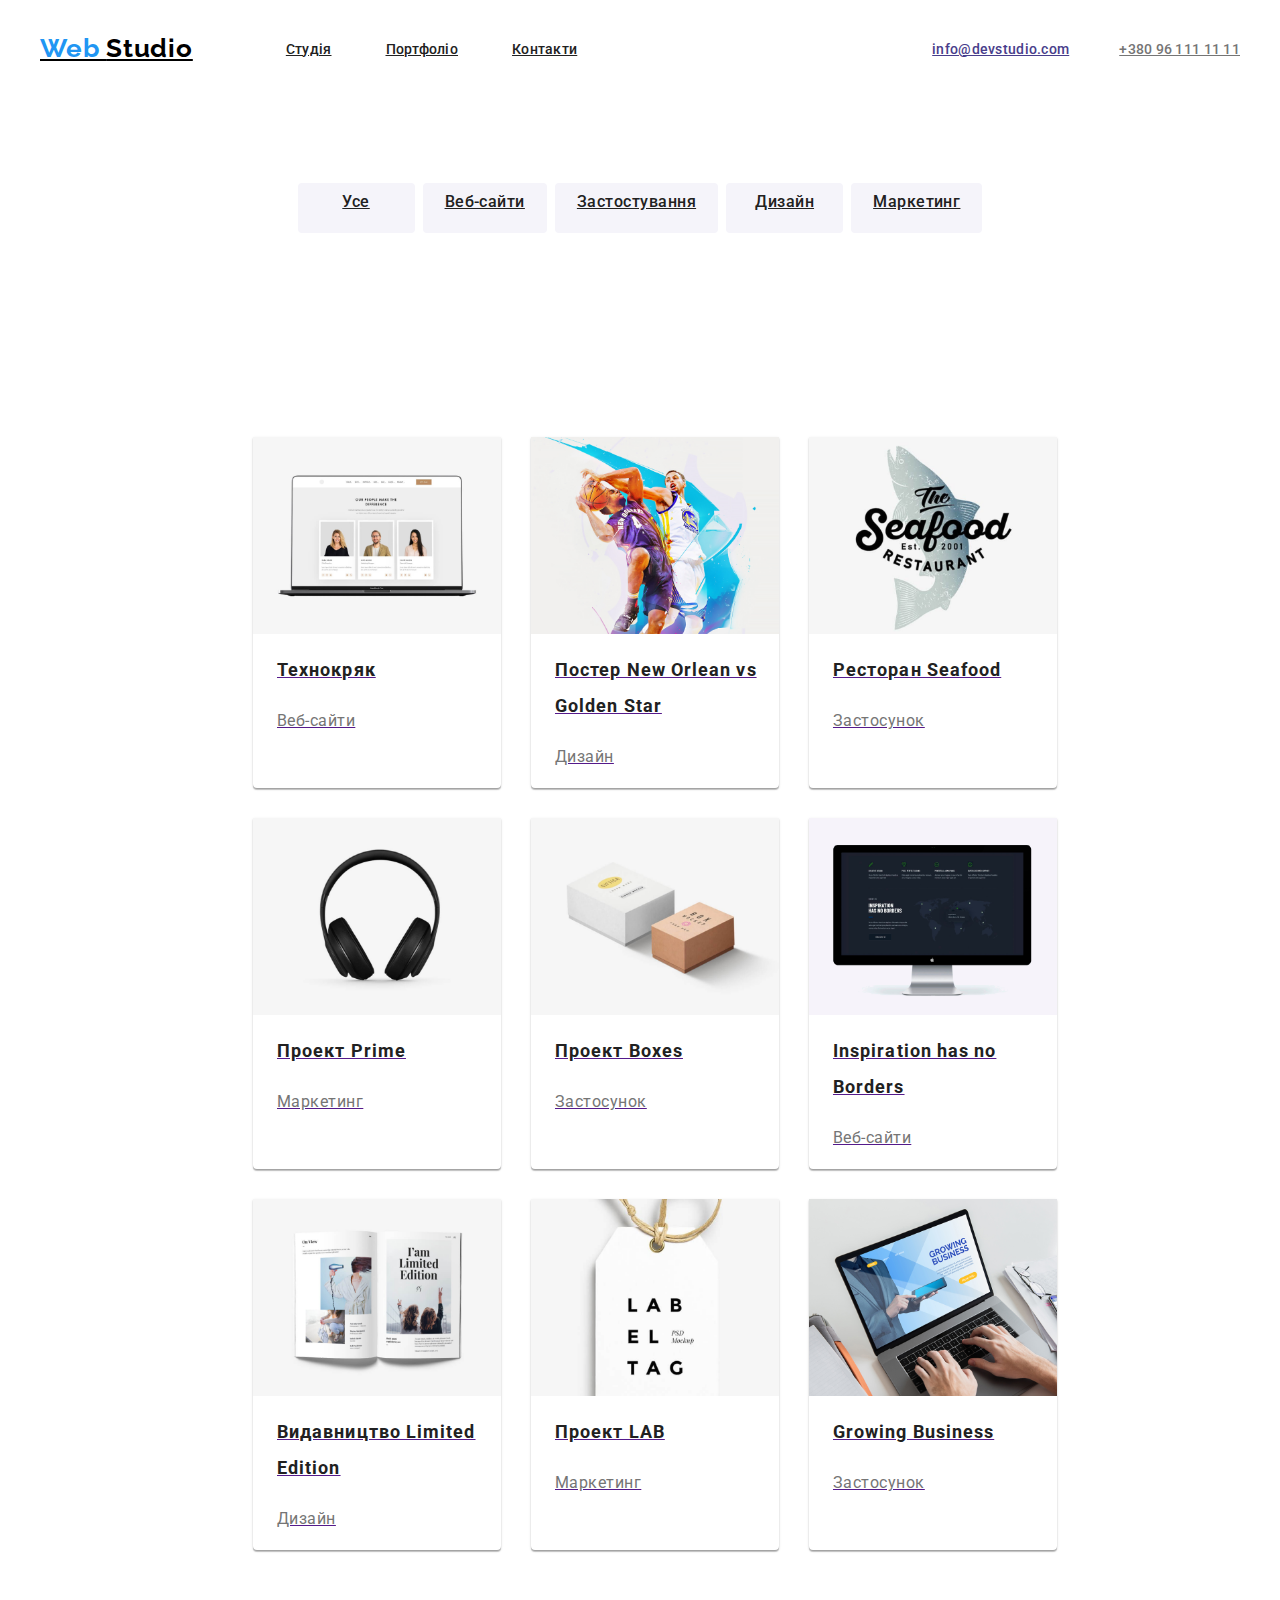
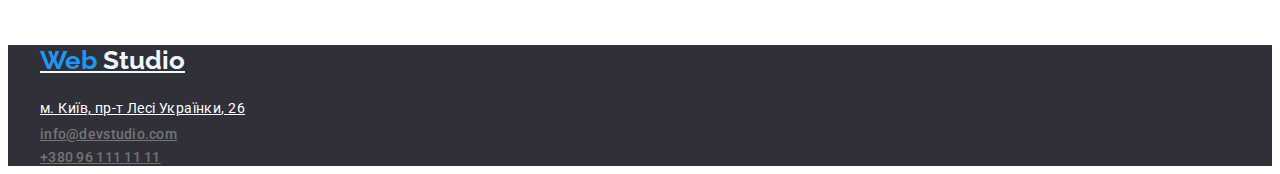
==== portfolio.html @ b2ef81d8 "пв" ====
<!DOCTYPE html>
<html lang="en">
<head>
    <meta charset="UTF-8">
    <meta http-equiv="X-UA-Compatible" content="IE=edge">
    <meta name="viewport" content="width=device-width, initial-scale=1.0">
    <title>Portfolio</title>
    <link href="https://fonts.googleapis.com/css2?family=Raleway:wght@700&family=Roboto:wght@400;500;700;900&display=swap" rel="stylesheet">
    <link href="https://fonts.googleapis.com/css2?family=Roboto:wght@400;500;700;900&display=swap" rel="stylesheet">
    <link href="https://fonts.googleapis.com/css2?family=Raleway:wght@700&family=Roboto:wght@400;500;700;900&display=swap" rel="stylesheet">
    
    <link rel="stylesheet" href="style.css">
</head>
<body>
    <header class="section1">
        <div class="contairn header-nav">
            <a class="logo" href=""> <span class="logo-span" > Web </span> Studio</a>
        <nav>
        
        
       <ul class="nav-list">
            <li> <a  class="link-item" href="./index.html" >Студія</a></li>
            <li> <a class="link-item" href="">Портфоліо</a></li>
            <li> <a class="link-item" href="">Контакти</a></li>
            
        </ul>
        
        </nav>
       
     <ul class="link-list">
         <li><a class="link-king" style=" color: darkslateblue;" href="mailto:info@devstudio.com">info@devstudio.com</a></li>
        <li><a class="link-king" href="tel:+380 96 111 11 11">+380 96 111 11 11</a></li>
    </ul>
        <section>
    
        
    <ul> 
    
    </section>
    
    
    
    
    
    
    
    
    
    
    </ul>
    </div>
    </header> 

    
<main>
    <!--Секція посилань на приклади робіт-->
    <section class="section">
        <div class="contairn">
                <ul class="qwerty">
<li><a class="liter-link" href="">Усе</a></li>
<li><a class="liter-link" href=""> Веб-сайти</a></li>
<li><a class="liter-link" href=""> Застостування</a></li>
<li><a class="liter-link" href=""> Дизайн </a></li>
<li><a class="liter-link" href=""> Маркетинг</a></li>



                </ul>
            </div>
            </section>

            
                
               <ul class="ql">
                
                
                <li class="q"><a href="">
                    
                    <img src="./img/Prtfolio/Komp.png" alt="Ноутбук">
                    <p class="proo1"> Технокряк</p>
                    <p class="king-intem"> Веб-сайти</p>
                
                </a></li>
                
            
                
                <li class="q"><a href="">
                    
                    <img src="./img/Prtfolio/Ball.png" alt="Постер">
                    <p class="proo1">Постер New Orlean vs Golden Star</p>
                    <p  class="king-intem"> Дизайн</p>
                
            </a></li>
            
                
                <li class="q"><a href="">
                    <img src="./img/Prtfolio/Logtip.png" alt="Логотип">
                    <p class="proo1">Ресторан Seafood</p>
                    <p class="king-intem">Застосунок</p>

                </a></li>
            
            
                <li class="q"><a href="">
                    <img src="./img/Prtfolio/nayhniki.png" alt="Наушники">
                    <p class="proo1">Проект Prime</p>
                    <p  class="king-intem">Маркетинг</p>
                </a></li>
            
                <li class="q"><a href="">
                    <img src="./img/Prtfolio/korobka.png" alt="Коробки">
                    <p class="proo1">Проект Boxes</p>
                    <p  class="king-intem">Застосунок</p>
                </a></li>
            
            
                <li class="q"><a href="">
                    <img src="./img/Prtfolio/kompbaba.png" alt="Комп">
                    <p class="proo1">Inspiration has no Borders</p>
                    <p  class="king-intem"> Веб-сайти</p>
                </a></li>

                <li class="q"><a href="">
                    <img src="./img/Prtfolio/Book.png" alt="Журнал">
                    <p class="proo1">Видавництво Limited Edition</p>
                    <p  class="king-intem">Дизайн</p>
                </a></li>
            
                <li class="q"><a href="">
                    <img src="./img/Prtfolio/mirka.png" alt="Бірка">
                    <p class="proo1">Проект LAB</p>
                    <p  class="king-intem">Маркетинг</p>
                </a></li>
    
            
                <li class="q"><a href="">
                    <img src="./img/Prtfolio/komplyly.png" alt="Ноутбук">
                    <p class="proo1">Growing Business</p>
                    <p  class="king-intem">Застосунок</p>
                </a></li>
    
            
            </ul>
            </div>
            </section>
            </main>
        
            <footer class="footer">
                <section class="hero-section1" >
                    <div class="contairn">
            <ul>
                <a class="vip" href=""><span class="vip-studio">Web </span>Studio</a>
            
            
            
            </ul>
            
            
            
            
            
            <ul class="ul">
                <li><a  class="ua" href="">м. Київ, пр-т Лесі Українки, 26</a></li>
                <li><a class="link-king" href="mailto:info@devstudio.com">info@devstudio.com</a></li>
                <li><a class="link-king" href="tel:+380 96 111 11 11">+380 96 111 11 11</a></li>
            </footer >
</body>
</html>
---- style.css ----
/* /* primary-color: color #212121;
 text-color: color: #757575
 secondary-color: color: #FFFFF */
 /* Header */
 .logo{
    color: #000000;
}
.logo-span,
.nav-link:hover,,
.link-list:hover,
.link-list:focus,
.logo-span{ 
color: #2196F3;
}  
.link {
    color:#212121 ;
}
.nav-link:hover {
    color:#2196F3
}
.link-item{
    color: #212121;
} 
.nav-link-item:hover{
    color: #2196F3;
}
.link-king{
    color: #757575;
}
.link-king:hover{
    color:#2196F3 ;
}
.hero-section{
    background-color:#2F303A;
}
.doom{
    color: aliceblue;
}
.king{ color: #212121;

}
.king-intem {
    color: #757575;
}
.boot{
    color: #212121;
}
.boot-input{
color: #212121}
.{
    color: #000000;
}
.input-color{
    color: #2196F3;
}
.psps {
    color: crimson;
}
.proo:hover{
    color: #2196F3;
}
.proo{
    color: #212121;
}
.vip{
    color: aliceblue;
}
.vip-studio{
    color:#2196F3 ;
}
.web{
    background-color:#2F303A ;
}
.link-item:hover{
    color: #2196F3;
}
.logo{
    color: #000000;
}
.logo-span{color:  #2196F3;
}
.hero-section1{
    background-color: #2F303A;
}
  
  .logo .logo-span
font-family: 'Raleway';
font-weight: 700;
font-size: 26px;
line-height: 1.2;
letter-spacing: 0.03em
.proo{
    display: inline-block;
    border: solid black; 
    border-radius: 4px;
    width: 73px;
    height: 38px;
}
.logo,.logo-span{
    margin-bottom: 25px;
    margin-top: 25px;
    font-family: 'Raleway';
font-weight: 700;
font-size: 26px;
line-height: 1.2;
letter-spacing: 0.03em

} 
.doom{
    font-family: 'Roboto';
    margin-bottom: 30px;
font-style: normal;
font-weight: 900;
font-size: 44px;
line-height: 1.4;
text-align: center;
}
.link-item{
    font-family: 'Roboto';
font-style: normal;
font-weight: 500;
font-size: 14px;
line-height: 16px;
letter-spacing: 0.02em;}
.link-king{ font-family: 'Roboto';
    font-style: normal;
    font-weight: 500;
    font-size: 14px;
    line-height: 16px;
    letter-spacing: 0.02em;

}
.liter-link{
    display: flex;
}
.king{ 
    font-family: 'Roboto';
font-style: normal;
font-weight: 700;
font-size: 14px;
line-height: 16px;
letter-spacing: 0.03em;
}
.king-intem{
    font-family: 'Roboto';
font-style: normal;
font-weight: 400;
font-size: 14px;
line-height: 24px;
}
.boot{
    font-family: 'Roboto';
font-style: normal;
font-weight: 700;
font-size: 36px;
line-height: 42px;
text-align: center;
letter-spacing: 0.03em;
}
.boot-input{
    ont-family: 'Roboto';
font-style: normal;
font-weight: 700;
font-size: 36px;
line-height: 42px;
text-align: center;
letter-spacing: 0.03em;
}
.oops{
    color: #212121;
}
.qwerty{
    display: flex;
    justify-content: center;
    margin-bottom: 50px;

}
.oops{
    font-family: 'Roboto';
font-style: normal;
font-weight: 500;
font-size: 16px;
line-height: 19px;
}
.vera{
    color: #757575;
}
.vera{
    font-family: 'Roboto';
font-style: normal;
font-weight: 400;
font-size: 16px;
line-height: 19px;
}
.vip,.vip-studio{
    font-family: 'Raleway';
    font-style: normal;
    font-weight: 700;
    font-size: 26px;
    line-height: 31px; 

}
.texno{
    font-family: 'Roboto';
font-style: normal;
font-weight: 700;
font-size: 18px;
line-height: 36px;
/* identical to box height, or 200% */

letter-spacing: 0.06em;

color: #212121;

}
.texno-list{
    font-family: 'Roboto';
font-style: normal;
font-weight: 400;
font-size: 16px;
line-height: 30px;
/* identical to box height, or 188% */

letter-spacing: 0.03em;

color: #757575;


}
.proo{
    font-family: 'Roboto';
font-style: normal;
font-weight: 500;
font-size: 16px;
line-height: 26px;
/* identical to box height, or 162% */

text-align: center;
letter-spacing: 0.03em;

}
.proo1{
    color: #212121;
} 
.proo1{
    font-family: 'Roboto';
font-style: normal;
font-weight: 700;
font-size: 18px;
line-height: 36px;
/* identical to box height, or 200% */

letter-spacing: 0.06em;
}
.king-intem{
    ont-family: 'Roboto';
font-style: normal;
font-weight: 400;
font-size: 16px;
line-height: 30px;
/* identical to box height, or 188% */

letter-spacing: 0.03em;
}
.kolor12{
    color: rgba(255, 255, 255, 0.6);
}
.contairn{
    width: 1200px;
    margin-right: auto;
    margin-left: auto;
    margin-top: 0px;
    padding-left: 15px;
    padding-right: 15px;
}
img{
    width: 370px;
}
ul{
    padding: 0;
    margin: 0;

}
.section{
padding-top: 94px;
padding-bottom: 94px;
margin-top: 0;
}
.nav-list{
    display: flex;
    margin-left: 93px;

}
.liter-link{
    font-family: 'Roboto';
font-style: normal;
font-weight: 500;
font-size: 16px;
line-height: 26px;
/* identical to box height, or 162% */

text-align: center;
letter-spacing: 0.03em;
font-family: 'Roboto';
font-style: normal;
font-weight: 500;
font-size: 16px;
line-height: 26px;
/* identical to box height, or 162% */

text-align: center;
letter-spacing: 0.03em;
counter-reset: ;
color: #212121;
}
.link-item{
    /* border: 1px solid red; */
    margin-right: 54px;
}
 /* .link-item:last-child{
    margin-right: 0px;
}  */
.link-list{
    display: flex;
    align-items: center;
    justify-content: flex-start;
    margin-left: auto;
    
}
.link-list  .header-nav {
    margin-bottom: 0px;
}
.header-nav{
    display: flex;
}
.link-list li + li{
    margin-left: 50px;
}

.header-nav{
    display: flex;
    align-items: center;
    justify-content: flex-start;
}
.contairn1{
    background: #FFFFFF;
/* material shadow v1 */

box-shadow: 0px 1px 3px rgba(0, 0, 0, 0.12), 0px 1px 1px rgba(0, 0, 0, 0.14), 0px 2px 1px rgba(0, 0, 0, 0.2);
border-radius: 0px 0px 4px 4px;

}
.card{


    
    background: #FFFFFF;
    /* material shadow v1 */
    
    box-shadow: 0px 1px 3px rgba(0, 0, 0, 0.12), 0px 1px 1px rgba(0, 0, 0, 0.14), 0px 2px 1px rgba(0, 0, 0, 0.2);
    border-radius: 0px 0px 4px 4px;
}
.compack{
    display: flex;
    align-items: center;
}
/* .card1{
    box-szing: border-box;
    background: #FFFFFF;
    /* material shadow v1 */
    
    box-shadow: 0px 1px 3px rgba(0, 0, 0, 0.12), 0px 1px 1px rgba(0, 0, 0, 0.14), 0px 2px 1px rgba(0, 0, 0, 0.2);
    border-radius: 0px 0px 4px 4px;

    box-sizing: border-box;

 }

.contairn{

}
.a{
    text-decoration: none;
}

.tex12{
    display: flex;
}

.knopka{
    color: aliceblue;
    background: #2196F3;
    
}

.roboto{
    display: flex;
}
.roboto li + li{
    margin-left: 30px;
}
.roboto{

}
.kartka{
    display: flex;
}
.kartka div + div{ 
margin-left: 30px;
}
.img{
    width: 370px;
height: 294px;
left: 1015px;
top: 1061px;
}
img{
    display: block;
    max-width: 100%;
    height: auto;
}
.link-item{
    display: flex;
}
.oops  {
    
  
    font-weight: 500;
    font-size: 16px;
    line-height: 1.2;
    text-align: center;
    letter-spacing: 0.03em;
  }
  .vera{
    font-size: 16px;
    line-height: 1.2;
    text-align: center;
    letter-spacing: 0.03em;
  }
.knopka{
display: inline-block;
min-width: 200px;
padding: 10px 25px;
border-radius: 4px;
text-decoration: none;
box-shadow: 0px 4px 4px rgba(0, 0, 0, 0.15);
margin-top: 0px;
font-weight: 700;
font-size: 16px;
line-height: 30px
}
.op{
    display: flex;
}
.hero-section{
    background-color: #2F303A;
    text-align: center;
    padding-bottom: 200px;
    padding-top: 200px;
    background-image: linear-gradient( to right 
rgba(47, 48, 58, 0.4),
rgba(47, 48, 58, 0.4)
     ); url( " ./" ); 
}
.ovoch div + div{
    display: flex;
}
.footer li + li {
    margin-top: 5px;
}
.footer ul + ul {
margin-top: 20px;
    
}
.carde{
display: flex;
}
.ua{
    font-family: 'Roboto';
font-style: normal;
font-weight: 400;
font-size: 14px;
line-height: 24px;
/* or 171% */

letter-spacing: 0.03em;

color: #FFFFFF;
}
.op{
    display: flex;
}

.liter-link{
    display: inline-block;
    
 border-radius:  4px;
min-width: 73px;
height: 38px;
padding:  6px 22px;
background-color: #F5F4FA

}
.liter-link:hover{
    background-color: #2196F3;
    color: #FFFFFF;
}
.qwerty li:not(:last-child){
    margin-right: 8px;
}
.ilter-link{
    display: inline-block;
    border: 1px solid black;
    border-radius: 4px;
    width: 75px;
    height: 38px;
    padding: 6px 22px;
  }
.proo{
    list-style: none;
}
.ovoch{
    display: flex;
}
.ovoch{
    display: flex;
}
.conteirn23{
    box-sizing: border-box;


}
.ovoch{
    display: flex;
}
.card1{
    box-sizing: border-box;

    box-shadow: 0px 1px 3px rgba(0, 0, 0, 0.12), 0px 1px 1px rgba(0, 0, 0, 0.14), 0px 2px 1px rgba(0, 0, 0, 0.2);
    border-radius: 0px 0px 4px 4px;
    
}
.ovoch{
    display: flex;
    
    
}
.card1{
    display: flex;
    margin-right: 30px;
}
.ovoch li + li {
    margin-left: 30px;
margin-bottom: 30px;
margin-right: 30px;

}
.ovoch div + div{
    margin-top: 30px;
    margin-bottom: 30px;
}
 ul{ 
      list-style: none;}
    
.ul{ text-decoration: none;

}
.ul{

}
.title a:{text-decoration: none;}
.ovoch{
    margin: 215px;
}
.ovoch  .qwerty{
    margin-top: 10px;
    margin-bottom: 10px;
}
.ovoch{
    margin-bottom: 1px;
}
.ql{
    display: flex;
    flex-wrap: wrap;
    margin-left: 215px;
    margin-top: 30px;
    margin-right: 215px;
    margin-bottom: 95px;
}
.hero{

}
.q {
    flex-basis: calc((100% - 90px) / 3);
    margin-left: 30px;
    margin-top: 30px;

    
}
.q{ 
    background: #FFFFFF;
    /* material shadow v1 */
    
    box-shadow: 0px 1px 3px rgba(0, 0, 0, 0.12), 0px 1px 1px rgba(0, 0, 0, 0.14), 0px 2px 1px rgba(0, 0, 0, 0.2);
    border-radius: 0px 0px 4px 4px;
    
    
}
.proo1{
    margin-left: 24px;
}
.king-intem{
    margin-left: 24px;
}
чтт
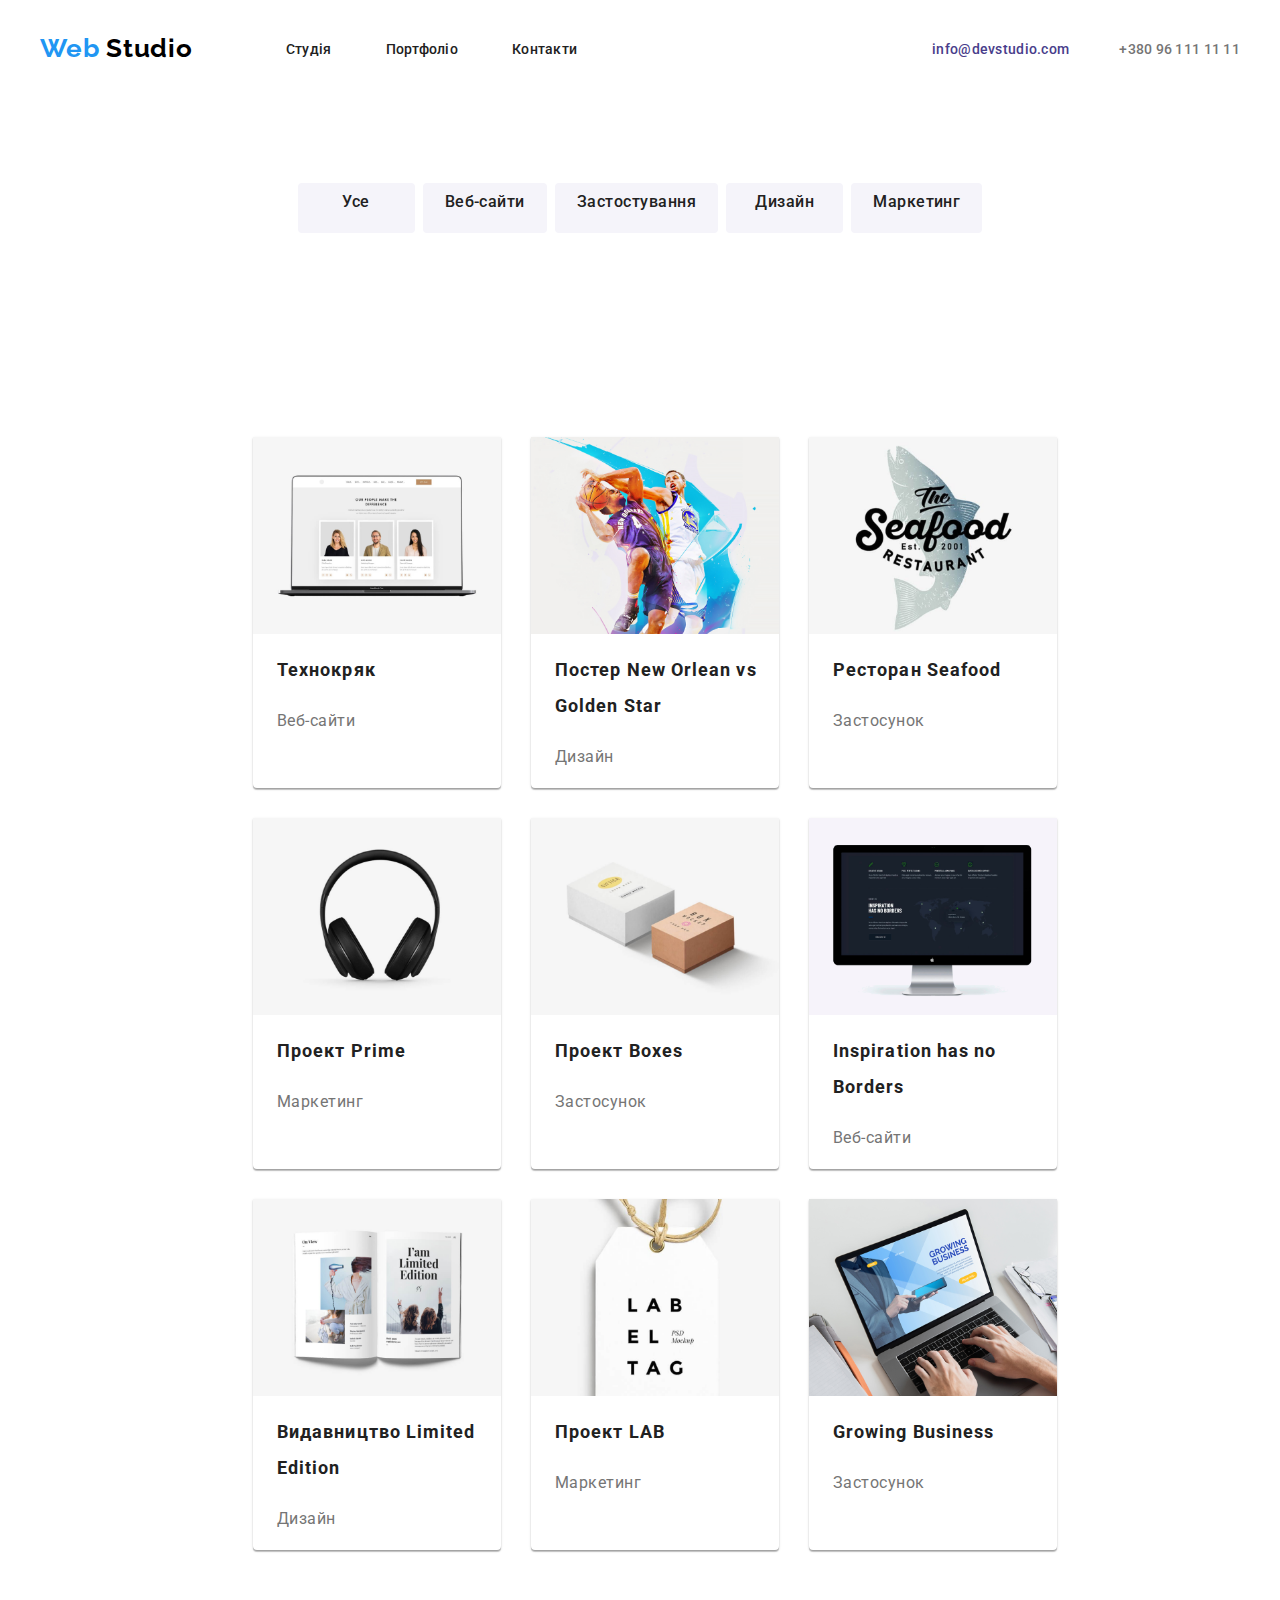
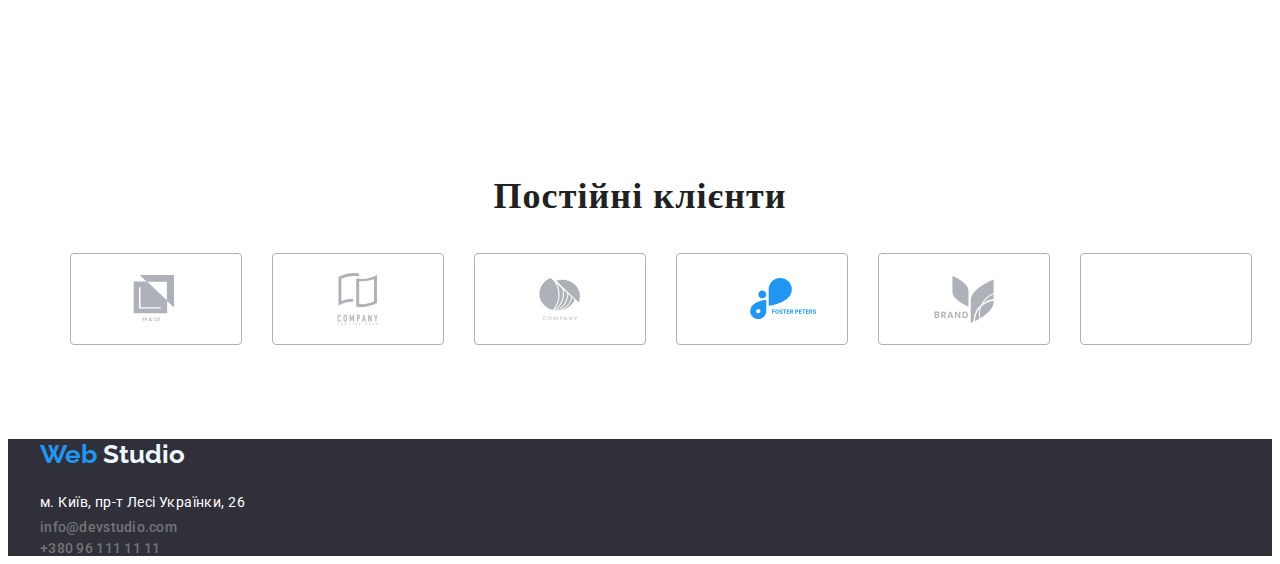
==== commit 418dc7ad: "icon" ====
--- a/portfolio.html
+++ b/portfolio.html
@@ -143,6 +143,47 @@
             </ul>
             </div>
             </section>
+            <section class="section">
+                <div class="contairn">
+                    <h3 class="boot-input"> Постійні клієнти</h3>
+                    <ul class="zxdw">
+                        <div class="kvadrat">
+                    <svg  widht="44.27" height="49.23">
+                        <use href="./img/icons/Icons.svg#icon-YACO"></use>
+                            </svg>
+                        </div>
+                        <div class="kvadrat">
+                            <svg widht="40" height="52">
+                        <use href="./img/icons/Icons.svg#icon-Tagline"></use>
+                            </svg>
+                        </div>
+                        <div class="kvadrat">
+                            <svg widht="41" height="42.6">
+                            <use href="./img/icons/Icons.svg#icon-Company"></use>
+                                </svg>
+                            </div>
+                            <div class="kvadrat">
+                                <svg widht="79.66" height="42.02">
+                                <use href="./img/icons/Icons.svg#icon-FOSTER"></use>
+                                    </svg>
+                                </div>
+                                <div class="kvadrat">
+                                   <svg widht="59" height="47">
+                                    <use href="./img/icons/Icons.svg#icon-Brand"></use>
+                                        </svg>
+                                </div>
+                                <div class="kvadrat">
+                                        <svg widht="88.48" height="45.44">
+                        <use href="./img/icons/logo 6 (1).svg">
+                            </use>
+                            </svg>
+                                </div>
+                        </ul>
+                                    
+            
+                </div>
+            
+            </section>
             </main>
         
             <footer class="footer">
--- a/style.css
+++ b/style.css
@@ -453,14 +453,22 @@
     display: flex;
 }
 .hero-section{
-    background-color: #2F303A;
+    
+    background-color: #2f303a;
     text-align: center;
     padding-bottom: 200px;
     padding-top: 200px;
-    background-image: linear-gradient( to right 
-rgba(47, 48, 58, 0.4),
-rgba(47, 48, 58, 0.4)
-     ); url( " ./" ); 
+
+    
+    background-image: linear-gradient(
+      to right,
+      rgba(47, 48, 58, 0.4),
+      rgba(47, 48, 58, 0.4)
+    ),
+     url("./img/goooo.jpg");
+     background-position: center;
+     background-size: cover;
+     background-repeat: no-repeat;
 }
 .ovoch div + div{
     display: flex;
@@ -610,6 +618,94 @@
     margin-left: 24px;
 }
 .king-intem{
-    margin-left: 24px;
-}
+    margin-left: 24px}
+    .icons2{
+        
+    }
+.mn{
+    background-color: #F5F4FA;;
+    margin-right: 
+}
+.contairn6{
+    
+    
+    margin-left: 50px;
+    margin-right: 50px;
+}
+.zxdw{
+    display: flex;
+}
+.kvadrat{
+
+    
+    width: 170px;
+    height: 90px;
+    left: 215px;
+    top: 2493px;
+    
+    border: 1px solid #AFB1B8;
+    border-radius: 4px;
+    margin-left: 30px;
+    co
+    
+}
+.p{
+    width: 270px;
+height: 120px;
+left: 515px;
+top: 774px;
+
+background: #F5F4FA;
+border-radius: 4px;
+
+}
+.p{
+    display: flex;
+    justify-content: center;
+    align-items: center;
+    margin-bottom: 30px;
+}
+.contact{
+    margin-right: 10px;
+    fill: #757575;
+    margin-left: -20px;
+    
+
+}
+.link-king{
+    display: flex;
+    align-items: center;
+}
+.contact:hover{
+    color: #2196F3;
+}
+.kvadrat{
+    display: flex;
+    justify-content: center;
+    align-items: center;
+    
+}
+.ist{ 
+display: flex;
+}
+a{
+    text-decoration: none;
+}
+.opq{
+    display: flex;
+   justify-content: center;
+   align-items: center;
+   margin-top: -50px;
+   margin-bottom: -40px;
+}
+.opq li + li{
+    margin-left: 27.16px;
+    
+}
+.contact:hover{
+    color: #2196F3;
+
+}
+
+
 чтт